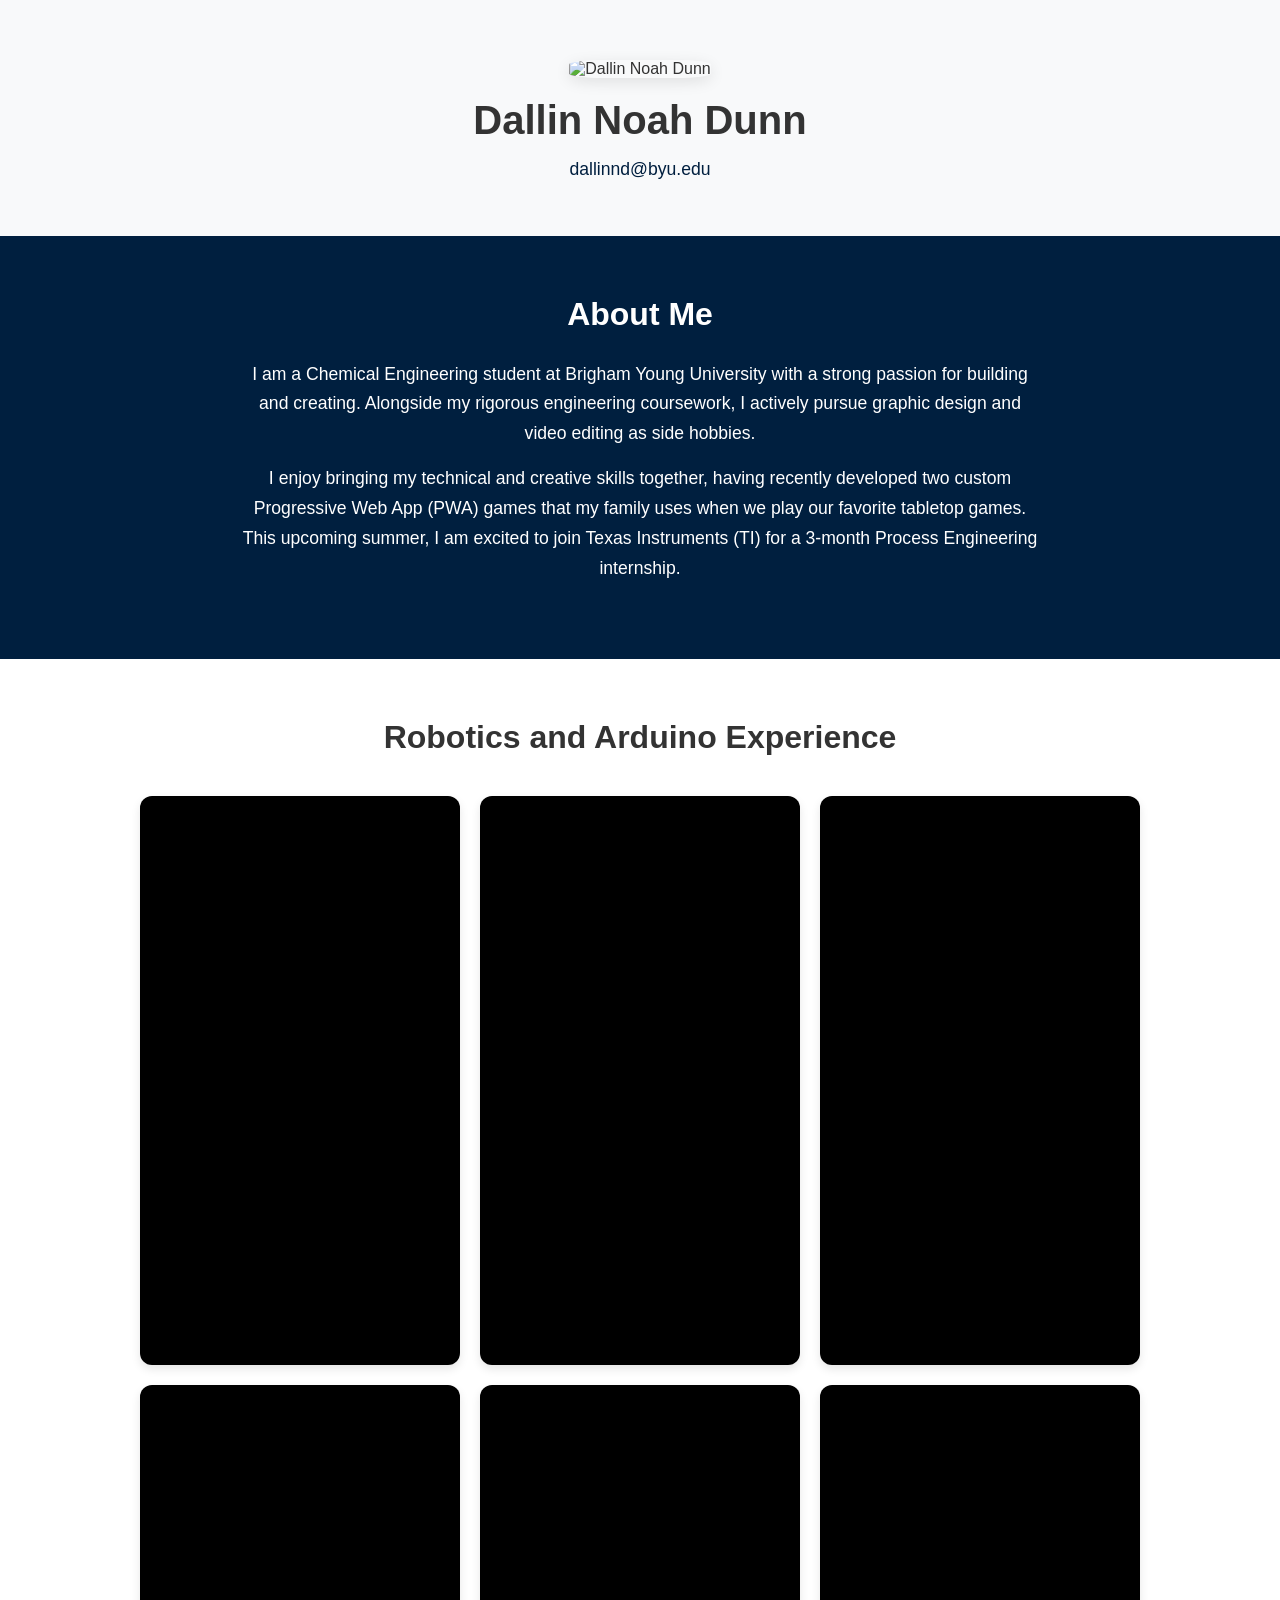
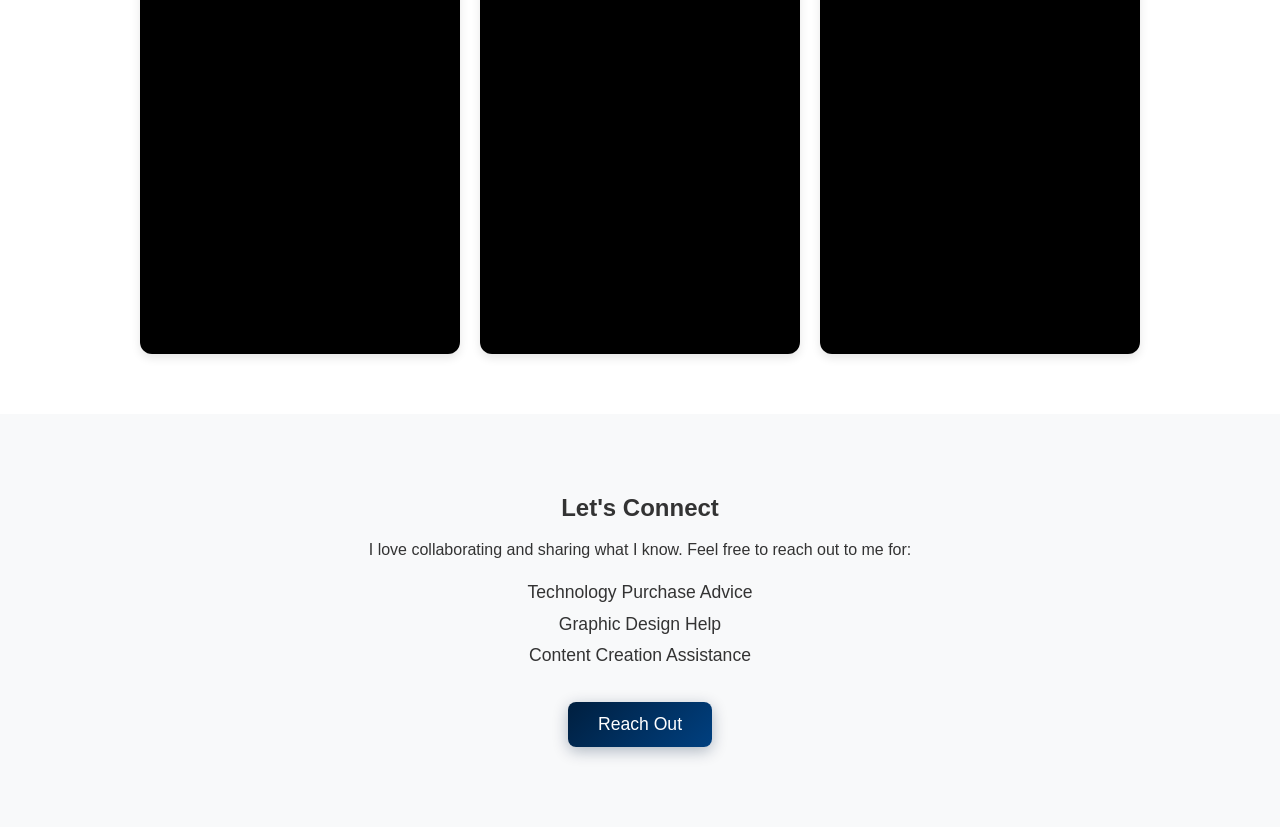
==== index.html @ 5fc2823a "Add files via upload" ====
<!DOCTYPE html>
<html lang="en">
<head>
    <meta charset="UTF-8">
    <meta name="viewport" content="width=device-width, initial-scale=1.0">
    <title>Dallin Noah Dunn - Portfolio</title>
    <link rel="stylesheet" href="style.css">
    <link rel="manifest" href="manifest.json">
    <meta name="theme-color" content="#001f3f">
</head>
<body>
    <header>
        <img src="mephoto.png" alt="Dallin Noah Dunn" class="profile-pic">
        <h1>Dallin Noah Dunn</h1>
        <p><a href="mailto:dallinnd@byu.edu" class="email-link">dallinnd@byu.edu</a></p>
    </header>

    <section class="bio-section">
        <div class="container">
            <h2>About Me</h2>
            <p>
                I am a Chemical Engineering student at Brigham Young University with a strong passion for building and creating. Alongside my rigorous engineering coursework, I actively pursue graphic design and video editing as side hobbies. 
            </p>
            <p>
                I enjoy bringing my technical and creative skills together, having recently developed two custom Progressive Web App (PWA) games that my family uses when we play our favorite tabletop games. This upcoming summer, I am excited to join Texas Instruments (TI) for a 3-month Process Engineering internship.
            </p>
        </div>
    </section>

    <section class="robotics-section">
        <div class="container">
            <h2>Robotics and Arduino Experience</h2>
            <div class="video-gallery">
                <iframe src="https://www.youtube.com/embed/JgUsRY4wJ-g" title="YouTube video player" allowfullscreen></iframe>
                <iframe src="https://www.youtube.com/embed/ilyzA2FqCA0" title="YouTube video player" allowfullscreen></iframe>
                <iframe src="https://www.youtube.com/embed/qBIbF6mee7M" title="YouTube video player" allowfullscreen></iframe>
                <iframe src="https://www.youtube.com/embed/9Yq1JynDxRo" title="YouTube video player" allowfullscreen></iframe>
                <iframe src="https://www.youtube.com/embed/6EG8U9WSn0A" title="YouTube video player" allowfullscreen></iframe>
                <iframe src="https://www.youtube.com/embed/pkyropYgub8" title="YouTube video player" allowfullscreen></iframe>
            </div>
        </div>
    </section>

    <section class="contact-section">
        <div class="container">
            <h2>Let's Connect</h2>
            <p>I love collaborating and sharing what I know. Feel free to reach out to me for:</p>
            <ul class="services-list">
                <li>Technology Purchase Advice</li>
                <li>Graphic Design Help</li>
                <li>Content Creation Assistance</li>
            </ul>
            <a href="mailto:dallinnd@byu.edu" class="cta-button">Reach Out</a>
        </div>
    </section>

    <script>
        if ('serviceWorker' in navigator) {
            window.addEventListener('load', () => {
                navigator.serviceWorker.register('sw.js')
                    .then(reg => console.log('Service Worker Registered!', reg))
                    .catch(err => console.error('Service Worker Registration Failed!', err));
            });
        }
    </script>
</body>
</html>
---- style.css ----
/* Base Styles */
:root {
    --navy-blue: #001f3f; /* Deep Navy */
    --white: #ffffff;
    --light-bg: #f8f9fa;
    --text-dark: #333333;
}

body {
    font-family: -apple-system, BlinkMacSystemFont, "Segoe UI", Roboto, Helvetica, Arial, sans-serif;
    margin: 0;
    padding: 0;
    color: var(--text-dark);
    background-color: var(--light-bg);
}

.container {
    max-width: 1000px;
    margin: 0 auto;
    padding: 0 20px;
}

/* Header (Squircle & Info) */
header {
    text-align: center;
    padding: 60px 20px 40px;
    background-color: var(--light-bg);
}

.profile-pic {
    width: 160px;
    height: 160px;
    object-fit: cover;
    /* The squircle effect */
    border-radius: 25%; 
    box-shadow: 0 4px 15px rgba(0,0,0,0.1);
    margin-bottom: 20px;
}

h1 {
    margin: 0 0 10px 0;
    font-size: 2.5rem;
}

.email-link {
    color: var(--navy-blue);
    text-decoration: none;
    font-size: 1.1rem;
    font-weight: 500;
}

.email-link:hover {
    text-decoration: underline;
}

/* Bio Section (Navy Blue) */
.bio-section {
    background-color: var(--navy-blue);
    color: var(--white);
    padding: 60px 0;
    text-align: center;
}

.bio-section h2 {
    margin-top: 0;
    font-size: 2rem;
}

.bio-section p {
    font-size: 1.1rem;
    line-height: 1.7;
    max-width: 800px;
    margin: 0 auto 15px auto;
}

/* Robotics & Arduino Section (White) */
.robotics-section {
    background-color: var(--white);
    padding: 60px 0;
    text-align: center;
}

.robotics-section h2 {
    margin-top: 0;
    font-size: 2rem;
    margin-bottom: 40px;
}

/* Video Gallery: Desktop Grid */
.video-gallery {
    display: grid;
    grid-template-columns: repeat(3, 1fr);
    grid-template-rows: repeat(2, 1fr);
    gap: 20px;
}

iframe {
    width: 100%;
    aspect-ratio: 9/16; /* Perfect for YouTube Shorts */
    border: none;
    border-radius: 12px;
    box-shadow: 0 4px 10px rgba(0,0,0,0.1);
    background-color: #000;
}

/* Contact Section */
.contact-section {
    background-color: var(--light-bg);
    padding: 60px 0 80px;
    text-align: center;
}

.services-list {
    list-style: none;
    padding: 0;
    font-size: 1.1rem;
    line-height: 1.8;
    margin-bottom: 30px;
}

.cta-button {
    display: inline-block;
    padding: 12px 30px;
    font-size: 1.1rem;
    color: var(--white);
    text-decoration: none;
    border-radius: 8px;
    /* Custom CSS Gradient */
    background: linear-gradient(135deg, #001f3f 0%, #004080 100%);
    box-shadow: 0 4px 15px rgba(0, 31, 63, 0.3);
    transition: transform 0.2s ease, box-shadow 0.2s ease;
}

.cta-button:hover {
    transform: translateY(-2px);
    box-shadow: 0 6px 20px rgba(0, 31, 63, 0.4);
}

/* Mobile Media Query for Horizontal Scroll Videos */
@media (max-width: 768px) {
    .video-gallery {
        display: flex;
        overflow-x: auto;
        scroll-snap-type: x mandatory;
        padding-bottom: 20px;
        gap: 15px;
        /* Hides scrollbar for cleaner look */
        -ms-overflow-style: none;  
        scrollbar-width: none;  
    }
    
    .video-gallery::-webkit-scrollbar { 
        display: none; 
    }

    iframe {
        flex: 0 0 75%; /* Videos take up 75% of the screen width so the next one peaks out */
        scroll-snap-align: center;
    }
}
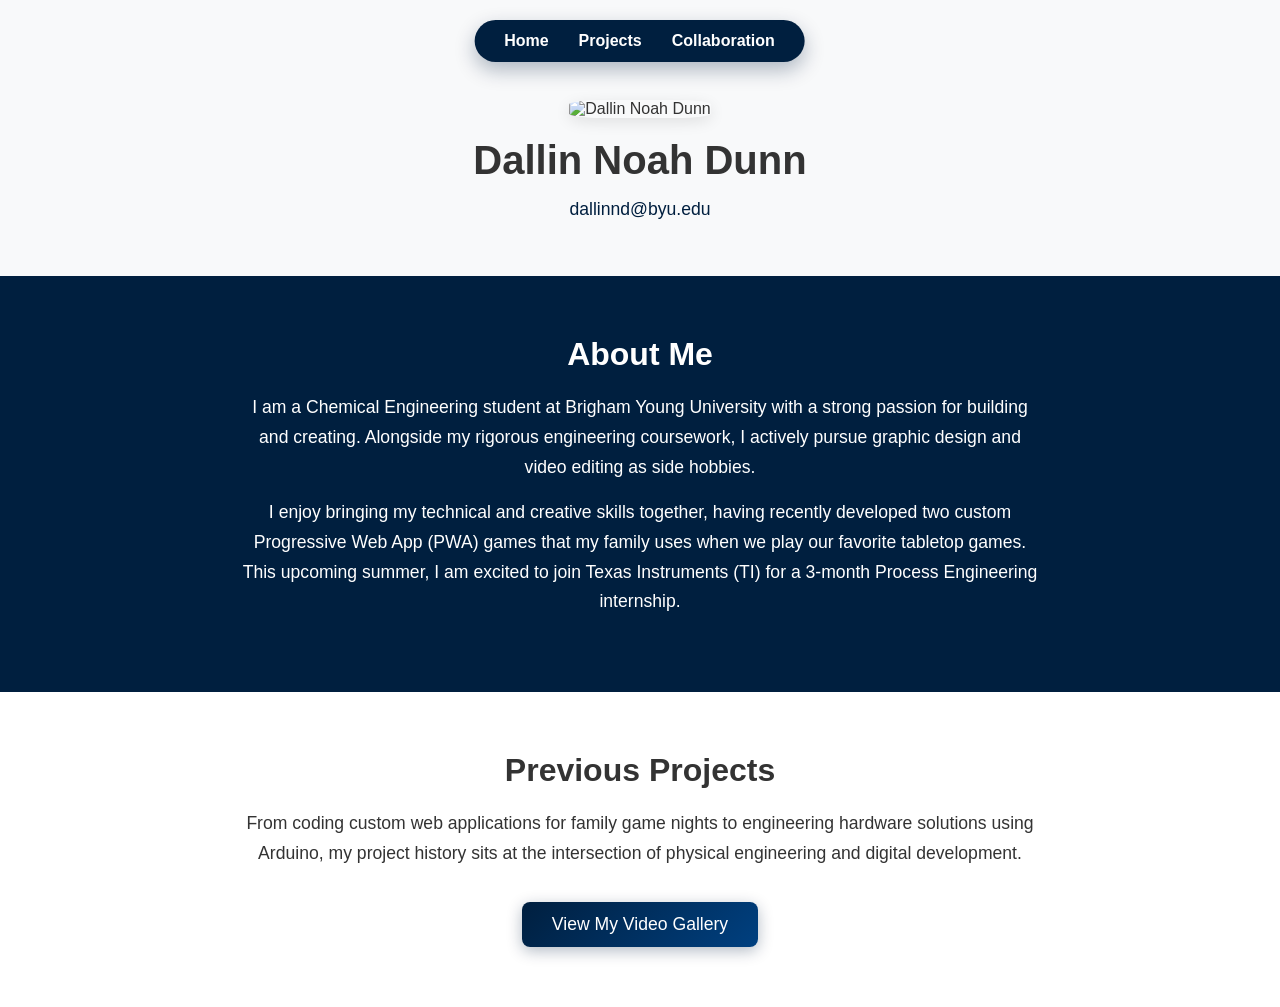
==== commit 6edaf2a9: "Update index.html" ====
--- a/index.html
+++ b/index.html
@@ -3,12 +3,18 @@
 <head>
     <meta charset="UTF-8">
     <meta name="viewport" content="width=device-width, initial-scale=1.0">
-    <title>Dallin Noah Dunn - Portfolio</title>
+    <title>Dallin Noah Dunn - Home</title>
     <link rel="stylesheet" href="style.css">
     <link rel="manifest" href="manifest.json">
     <meta name="theme-color" content="#001f3f">
 </head>
 <body>
+    <nav class="floating-nav">
+        <a href="index.html" class="nav-link">Home</a>
+        <a href="projects.html" class="nav-link">Projects</a>
+        <a href="collaboration.html" class="nav-link">Collaboration</a>
+    </nav>
+
     <header>
         <img src="mephoto.png" alt="Dallin Noah Dunn" class="profile-pic">
         <h1>Dallin Noah Dunn</h1>
@@ -27,39 +33,21 @@
         </div>
     </section>
 
-    <section class="robotics-section">
+    <section class="previous-projects-section">
         <div class="container">
-            <h2>Robotics and Arduino Experience</h2>
-            <div class="video-gallery">
-                <iframe src="https://www.youtube.com/embed/JgUsRY4wJ-g" title="YouTube video player" allowfullscreen></iframe>
-                <iframe src="https://www.youtube.com/embed/ilyzA2FqCA0" title="YouTube video player" allowfullscreen></iframe>
-                <iframe src="https://www.youtube.com/embed/qBIbF6mee7M" title="YouTube video player" allowfullscreen></iframe>
-                <iframe src="https://www.youtube.com/embed/9Yq1JynDxRo" title="YouTube video player" allowfullscreen></iframe>
-                <iframe src="https://www.youtube.com/embed/6EG8U9WSn0A" title="YouTube video player" allowfullscreen></iframe>
-                <iframe src="https://www.youtube.com/embed/pkyropYgub8" title="YouTube video player" allowfullscreen></iframe>
-            </div>
-        </div>
-    </section>
-
-    <section class="contact-section">
-        <div class="container">
-            <h2>Let's Connect</h2>
-            <p>I love collaborating and sharing what I know. Feel free to reach out to me for:</p>
-            <ul class="services-list">
-                <li>Technology Purchase Advice</li>
-                <li>Graphic Design Help</li>
-                <li>Content Creation Assistance</li>
-            </ul>
-            <a href="mailto:dallinnd@byu.edu" class="cta-button">Reach Out</a>
+            <h2>Previous Projects</h2>
+            <p>
+                From coding custom web applications for family game nights to engineering hardware solutions using Arduino, my project history sits at the intersection of physical engineering and digital development.
+            </p>
+            <br>
+            <a href="projects.html" class="cta-button">View My Video Gallery</a>
         </div>
     </section>
 
     <script>
         if ('serviceWorker' in navigator) {
             window.addEventListener('load', () => {
-                navigator.serviceWorker.register('sw.js')
-                    .then(reg => console.log('Service Worker Registered!', reg))
-                    .catch(err => console.error('Service Worker Registration Failed!', err));
+                navigator.serviceWorker.register('sw.js');
             });
         }
     </script>
--- a/style.css
+++ b/style.css
@@ -1,15 +1,16 @@
 /* Base Styles */
 :root {
-    --navy-blue: #001f3f; /* Deep Navy */
+    --navy-blue: #001f3f; 
     --white: #ffffff;
     --light-bg: #f8f9fa;
     --text-dark: #333333;
+    --accent: #4da6ff;
 }
 
 body {
     font-family: -apple-system, BlinkMacSystemFont, "Segoe UI", Roboto, Helvetica, Arial, sans-serif;
     margin: 0;
-    padding: 0;
+    padding: 80px 0 0 0; /* Creates space for the floating nav */
     color: var(--text-dark);
     background-color: var(--light-bg);
 }
@@ -20,10 +21,37 @@
     padding: 0 20px;
 }
 
+/* Floating Navigation Bar */
+.floating-nav {
+    position: fixed;
+    top: 20px;
+    left: 50%;
+    transform: translateX(-50%);
+    background-color: var(--navy-blue);
+    padding: 12px 30px;
+    border-radius: 50px; /* Rounded pill shape */
+    display: flex;
+    gap: 30px;
+    z-index: 1000;
+    box-shadow: 0 8px 20px rgba(0, 31, 63, 0.3);
+}
+
+.nav-link {
+    color: var(--white);
+    text-decoration: none;
+    font-weight: 600;
+    font-size: 1rem;
+    transition: color 0.2s ease;
+}
+
+.nav-link:hover {
+    color: var(--accent);
+}
+
 /* Header (Squircle & Info) */
 header {
     text-align: center;
-    padding: 60px 20px 40px;
+    padding: 20px 20px 40px;
     background-color: var(--light-bg);
 }
 
@@ -31,8 +59,7 @@
     width: 160px;
     height: 160px;
     object-fit: cover;
-    /* The squircle effect */
-    border-radius: 25%; 
+    border-radius: 25%; /* Squircle effect */
     box-shadow: 0 4px 15px rgba(0,0,0,0.1);
     margin-bottom: 20px;
 }
@@ -53,30 +80,44 @@
     text-decoration: underline;
 }
 
-/* Bio Section (Navy Blue) */
-.bio-section {
-    background-color: var(--navy-blue);
-    color: var(--white);
+/* Page Title Headers */
+.page-title {
+    text-align: center;
+    padding: 20px 20px 40px;
+}
+
+/* Sections */
+.bio-section, .previous-projects-section {
     padding: 60px 0;
     text-align: center;
 }
 
-.bio-section h2 {
+.bio-section {
+    background-color: var(--navy-blue);
+    color: var(--white);
+}
+
+.previous-projects-section {
+    background-color: var(--white);
+}
+
+.bio-section h2, .previous-projects-section h2 {
     margin-top: 0;
     font-size: 2rem;
+    margin-bottom: 20px;
 }
 
-.bio-section p {
+.bio-section p, .previous-projects-section p {
     font-size: 1.1rem;
     line-height: 1.7;
     max-width: 800px;
     margin: 0 auto 15px auto;
 }
 
-/* Robotics & Arduino Section (White) */
+/* Robotics & Arduino Section (Projects Page) */
 .robotics-section {
     background-color: var(--white);
-    padding: 60px 0;
+    padding: 40px 0 80px;
     text-align: center;
 }
 
@@ -96,17 +137,17 @@
 
 iframe {
     width: 100%;
-    aspect-ratio: 9/16; /* Perfect for YouTube Shorts */
+    aspect-ratio: 9/16; 
     border: none;
     border-radius: 12px;
     box-shadow: 0 4px 10px rgba(0,0,0,0.1);
     background-color: #000;
 }
 
-/* Contact Section */
+/* Contact Section (Collaboration Page) */
 .contact-section {
-    background-color: var(--light-bg);
-    padding: 60px 0 80px;
+    background-color: var(--white);
+    padding: 40px 0 80px;
     text-align: center;
 }
 
@@ -125,7 +166,6 @@
     color: var(--white);
     text-decoration: none;
     border-radius: 8px;
-    /* Custom CSS Gradient */
     background: linear-gradient(135deg, #001f3f 0%, #004080 100%);
     box-shadow: 0 4px 15px rgba(0, 31, 63, 0.3);
     transition: transform 0.2s ease, box-shadow 0.2s ease;
@@ -136,7 +176,7 @@
     box-shadow: 0 6px 20px rgba(0, 31, 63, 0.4);
 }
 
-/* Mobile Media Query for Horizontal Scroll Videos */
+/* Mobile Media Query */
 @media (max-width: 768px) {
     .video-gallery {
         display: flex;
@@ -144,7 +184,6 @@
         scroll-snap-type: x mandatory;
         padding-bottom: 20px;
         gap: 15px;
-        /* Hides scrollbar for cleaner look */
         -ms-overflow-style: none;  
         scrollbar-width: none;  
     }
@@ -154,7 +193,7 @@
     }
 
     iframe {
-        flex: 0 0 75%; /* Videos take up 75% of the screen width so the next one peaks out */
+        flex: 0 0 75%; 
         scroll-snap-align: center;
     }
 }
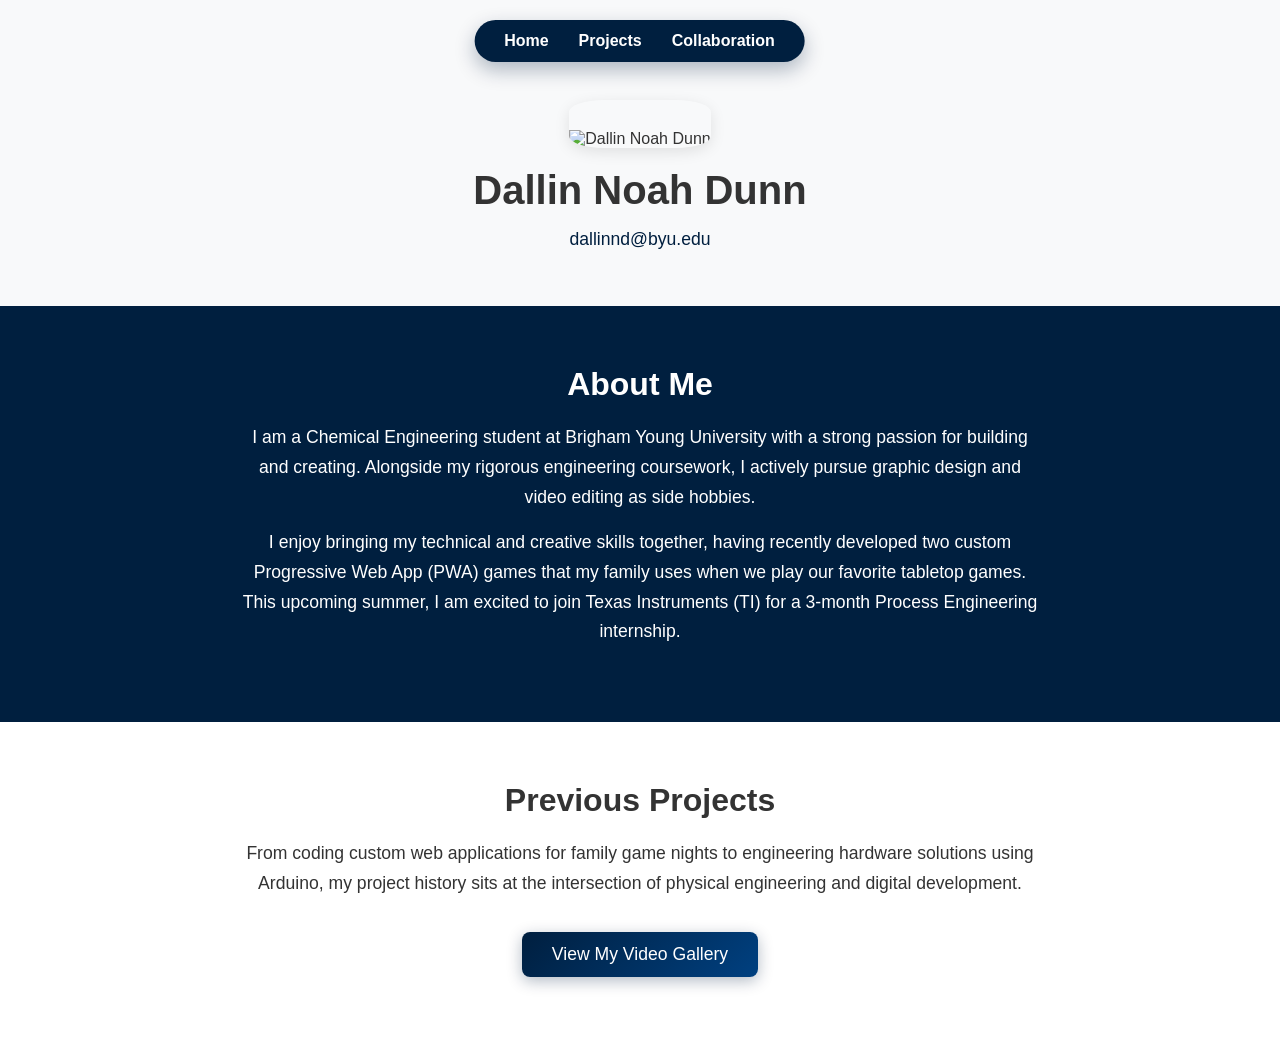
==== commit 6fe55ff5: "Update index.html" ====
--- a/index.html
+++ b/index.html
@@ -16,7 +16,7 @@
     </nav>
 
     <header>
-        <img src="mephoto.png" alt="Dallin Noah Dunn" class="profile-pic">
+        <img src="mephoto.png" alt="Dallin Noah Dunn" class="profile-pic" style="padding-top: 30px;">
         <h1>Dallin Noah Dunn</h1>
         <p><a href="mailto:dallinnd@byu.edu" class="email-link">dallinnd@byu.edu</a></p>
     </header>
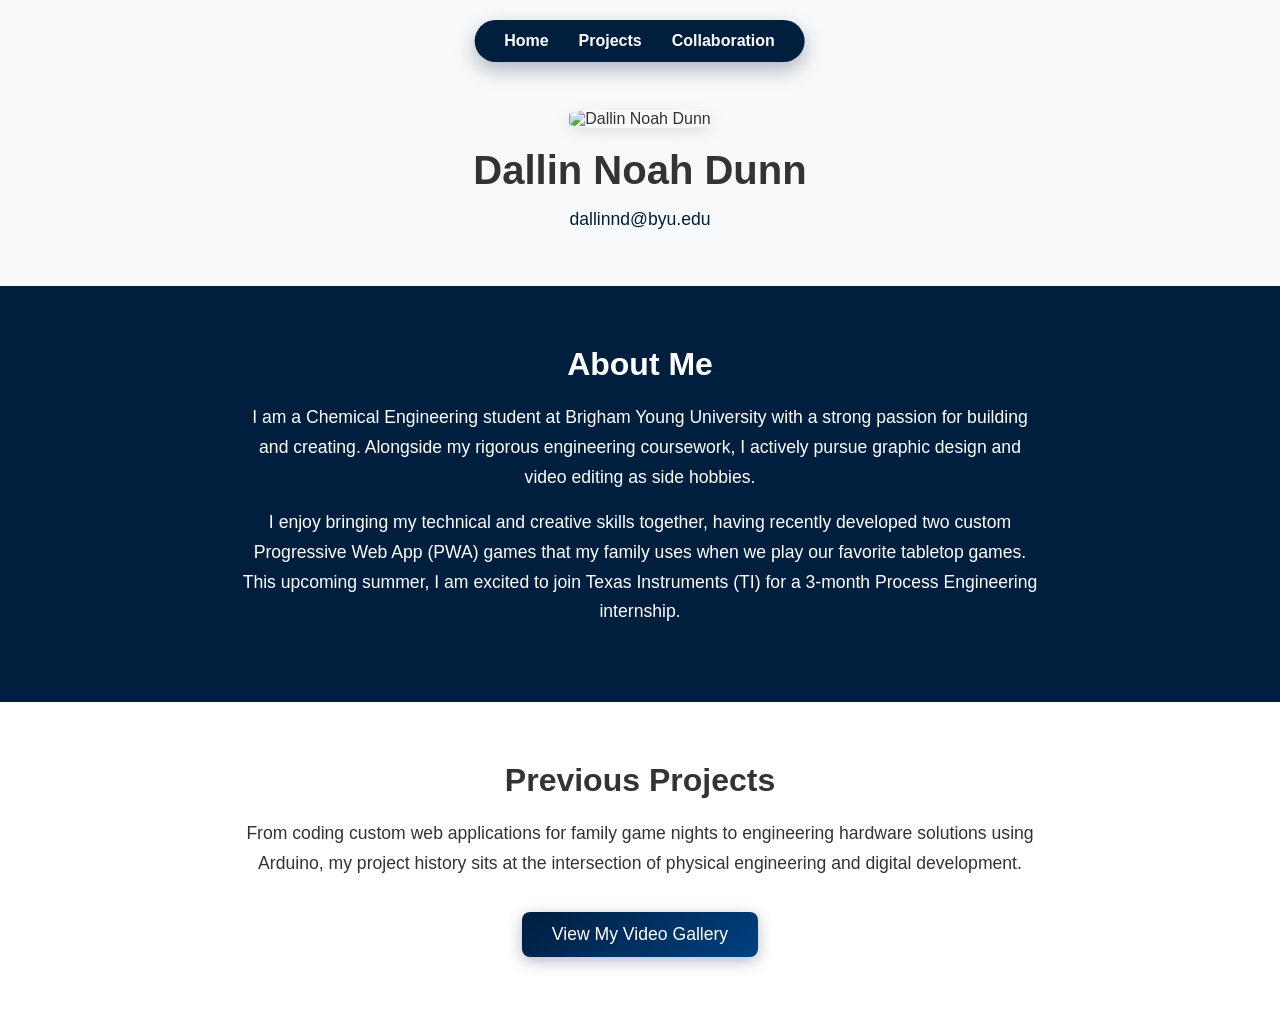
==== commit bc970c6f: "Update index.html" ====
--- a/index.html
+++ b/index.html
@@ -15,8 +15,8 @@
         <a href="collaboration.html" class="nav-link">Collaboration</a>
     </nav>
 
-    <header>
-        <img src="mephoto.png" alt="Dallin Noah Dunn" class="profile-pic" style="padding-top: 30px;">
+    <header style="padding-top: 30px;">
+        <img src="mephoto.png" alt="Dallin Noah Dunn" class="profile-pic">
         <h1>Dallin Noah Dunn</h1>
         <p><a href="mailto:dallinnd@byu.edu" class="email-link">dallinnd@byu.edu</a></p>
     </header>
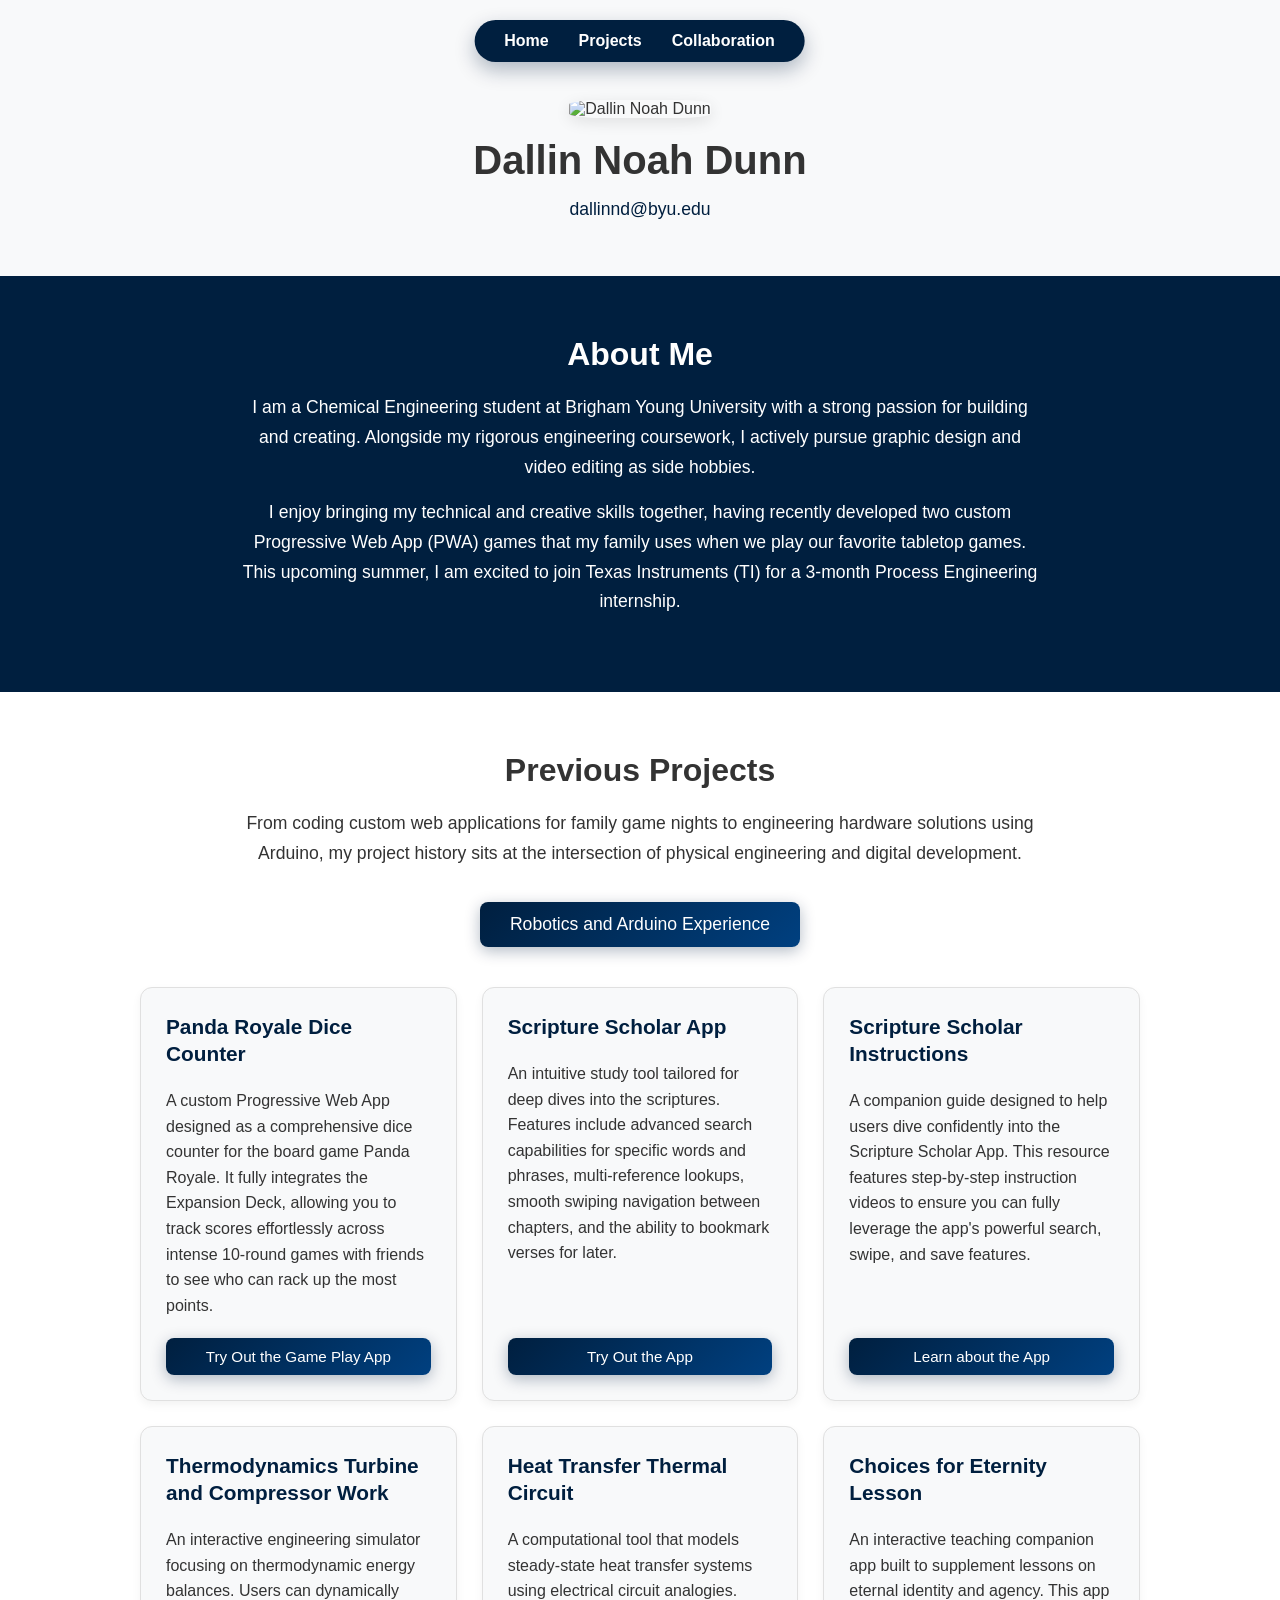
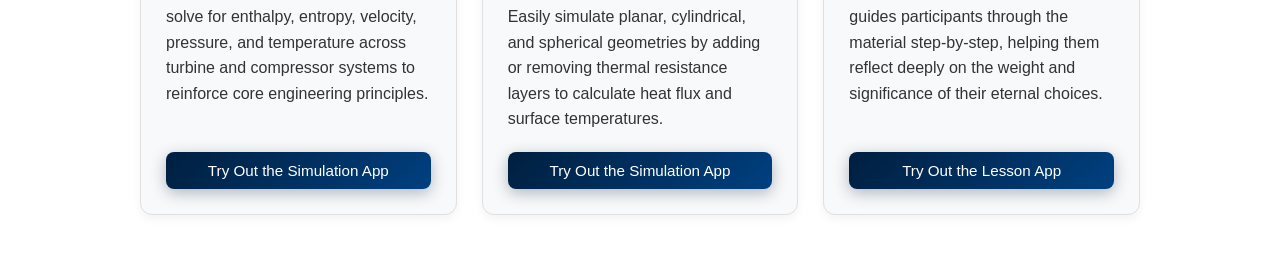
==== commit a76048cd: "Update index.html" ====
--- a/index.html
+++ b/index.html
@@ -15,7 +15,7 @@
         <a href="collaboration.html" class="nav-link">Collaboration</a>
     </nav>
 
-    <header style="padding-top: 30px;">
+    <header>
         <img src="mephoto.png" alt="Dallin Noah Dunn" class="profile-pic">
         <h1>Dallin Noah Dunn</h1>
         <p><a href="mailto:dallinnd@byu.edu" class="email-link">dallinnd@byu.edu</a></p>
@@ -39,8 +39,49 @@
             <p>
                 From coding custom web applications for family game nights to engineering hardware solutions using Arduino, my project history sits at the intersection of physical engineering and digital development.
             </p>
+            
             <br>
-            <a href="projects.html" class="cta-button">View My Video Gallery</a>
+            <a href="projects.html" class="cta-button">Robotics and Arduino Experience</a>
+            
+            <div class="project-grid">
+                
+                <div class="project-card">
+                    <h3>Panda Royale Dice Counter</h3>
+                    <p>A custom Progressive Web App designed as a comprehensive dice counter for the board game Panda Royale. It fully integrates the Expansion Deck, allowing you to track scores effortlessly across intense 10-round games with friends to see who can rack up the most points.</p>
+                    <a href="https://dallinnd.github.io/DandaDoyale/" target="_blank" rel="noopener noreferrer" class="cta-button">Try Out the Game Play App</a>
+                </div>
+
+                <div class="project-card">
+                    <h3>Scripture Scholar App</h3>
+                    <p>An intuitive study tool tailored for deep dives into the scriptures. Features include advanced search capabilities for specific words and phrases, multi-reference lookups, smooth swiping navigation between chapters, and the ability to bookmark verses for later.</p>
+                    <a href="https://dallinnd.github.io/Scripture-Scholar-App/" target="_blank" rel="noopener noreferrer" class="cta-button">Try Out the App</a>
+                </div>
+
+                <div class="project-card">
+                    <h3>Scripture Scholar Instructions</h3>
+                    <p>A companion guide designed to help users dive confidently into the Scripture Scholar App. This resource features step-by-step instruction videos to ensure you can fully leverage the app's powerful search, swipe, and save features.</p>
+                    <a href="https://dallinnd.github.io/ScriptureScholarInstructions/" target="_blank" rel="noopener noreferrer" class="cta-button">Learn about the App</a>
+                </div>
+
+                <div class="project-card">
+                    <h3>Thermodynamics Turbine and Compressor Work</h3>
+                    <p>An interactive engineering simulator focusing on thermodynamic energy balances. Users can dynamically solve for enthalpy, entropy, velocity, pressure, and temperature across turbine and compressor systems to reinforce core engineering principles.</p>
+                    <a href="https://dallinnd.github.io/SteamTurbineActual/" target="_blank" rel="noopener noreferrer" class="cta-button">Try Out the Simulation App</a>
+                </div>
+
+                <div class="project-card">
+                    <h3>Heat Transfer Thermal Circuit</h3>
+                    <p>A computational tool that models steady-state heat transfer systems using electrical circuit analogies. Easily simulate planar, cylindrical, and spherical geometries by adding or removing thermal resistance layers to calculate heat flux and surface temperatures.</p>
+                    <a href="https://dallinnd.github.io/ThermalCircuits/" target="_blank" rel="noopener noreferrer" class="cta-button">Try Out the Simulation App</a>
+                </div>
+
+                <div class="project-card">
+                    <h3>Choices for Eternity Lesson</h3>
+                    <p>An interactive teaching companion app built to supplement lessons on eternal identity and agency. This app guides participants through the material step-by-step, helping them reflect deeply on the weight and significance of their eternal choices.</p>
+                    <a href="https://dallinnd.github.io/EldersQuorumJan25/" target="_blank" rel="noopener noreferrer" class="cta-button">Try Out the Lesson App</a>
+                </div>
+
+            </div>
         </div>
     </section>
 
--- a/style.css
+++ b/style.css
@@ -197,3 +197,79 @@
         scroll-snap-align: center;
     }
 }
+
+/* --- Project Grid Styles --- */
+.project-grid {
+    display: grid;
+    grid-template-columns: repeat(3, 1fr);
+    gap: 25px;
+    margin-top: 40px;
+}
+
+.project-card {
+    background-color: var(--light-bg);
+    border: 1px solid #e0e0e0;
+    border-radius: 12px;
+    padding: 25px;
+    text-align: left;
+    box-shadow: 0 4px 10px rgba(0,0,0,0.05);
+    display: flex;
+    flex-direction: column;
+    transition: transform 0.2s ease, box-shadow 0.2s ease;
+}
+
+.project-card:hover {
+    transform: translateY(-5px);
+    box-shadow: 0 8px 20px rgba(0,0,0,0.1);
+}
+
+.project-card h3 {
+    margin-top: 0;
+    font-size: 1.3rem;
+    color: var(--navy-blue);
+    line-height: 1.3;
+}
+
+.project-card p {
+    font-size: 1rem;
+    line-height: 1.6;
+    color: var(--text-dark);
+    flex-grow: 1; /* Ensures buttons align at the bottom */
+    margin-bottom: 20px;
+}
+
+.project-card .cta-button {
+    text-align: center;
+    padding: 10px 15px;
+    font-size: 0.95rem;
+    width: 100%;
+    box-sizing: border-box;
+}
+
+/* Update Mobile Media Query */
+@media (max-width: 768px) {
+    /* Existing video gallery code */
+    .video-gallery {
+        display: flex;
+        overflow-x: auto;
+        scroll-snap-type: x mandatory;
+        padding-bottom: 20px;
+        gap: 15px;
+        -ms-overflow-style: none;  
+        scrollbar-width: none;  
+    }
+    
+    .video-gallery::-webkit-scrollbar { 
+        display: none; 
+    }
+
+    iframe {
+        flex: 0 0 75%; 
+        scroll-snap-align: center;
+    }
+
+    /* NEW: Make project grid a single column on mobile */
+    .project-grid {
+        grid-template-columns: 1fr;
+    }
+}
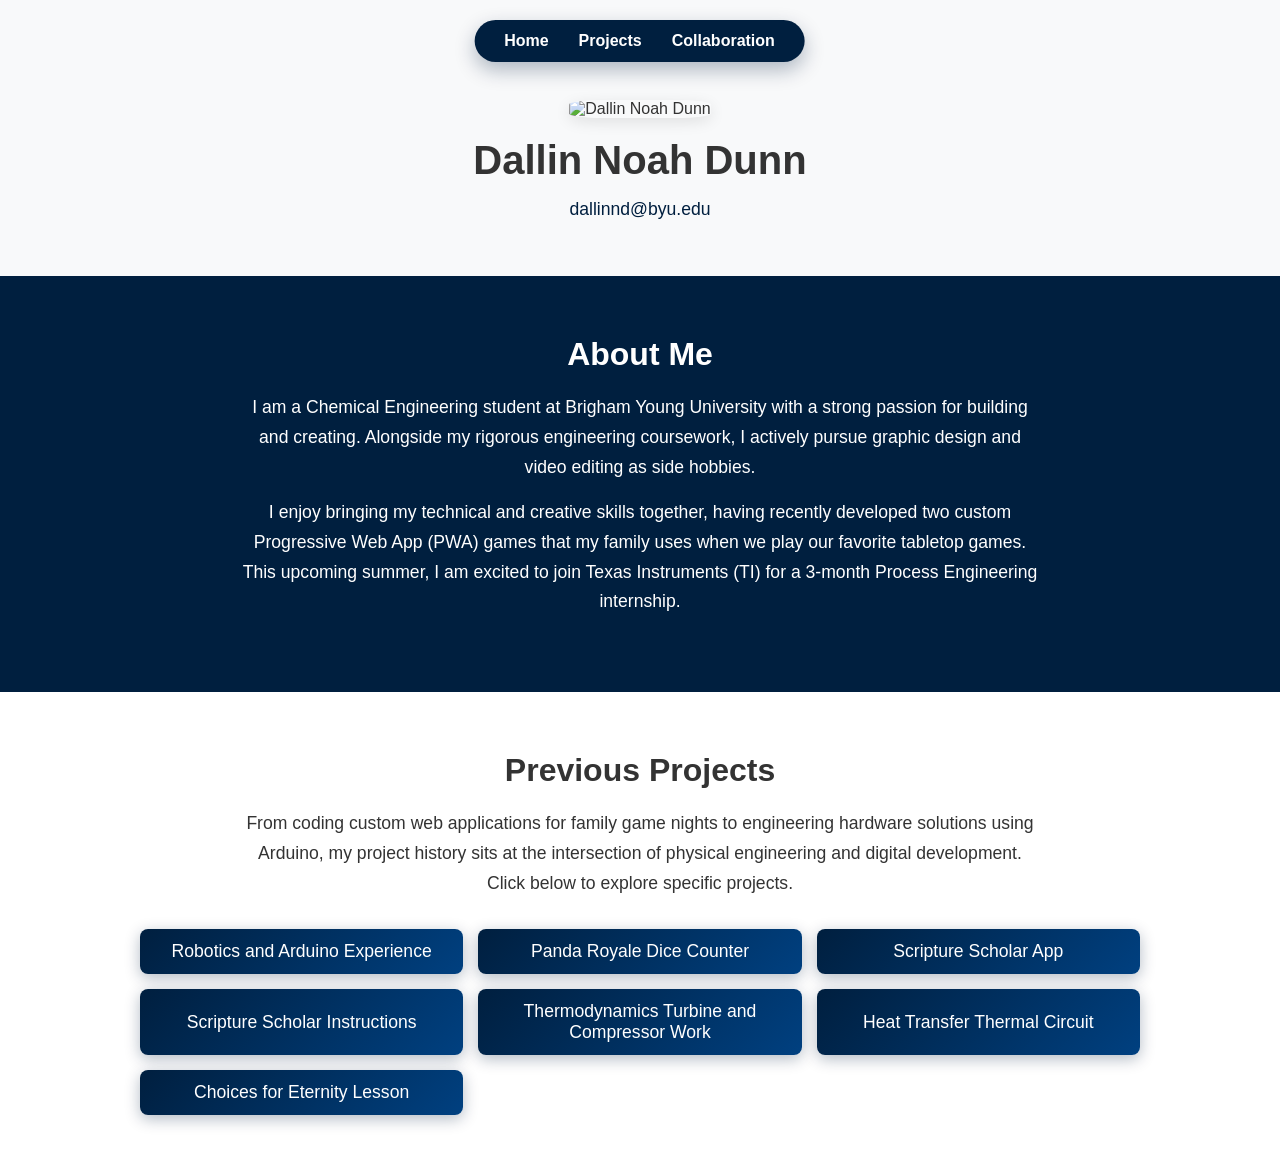
==== commit dd81bc4e: "Update index.html" ====
--- a/index.html
+++ b/index.html
@@ -37,50 +37,17 @@
         <div class="container">
             <h2>Previous Projects</h2>
             <p>
-                From coding custom web applications for family game nights to engineering hardware solutions using Arduino, my project history sits at the intersection of physical engineering and digital development.
+                From coding custom web applications for family game nights to engineering hardware solutions using Arduino, my project history sits at the intersection of physical engineering and digital development. Click below to explore specific projects.
             </p>
             
-            <br>
-            <a href="projects.html" class="cta-button">Robotics and Arduino Experience</a>
-            
-            <div class="project-grid">
-                
-                <div class="project-card">
-                    <h3>Panda Royale Dice Counter</h3>
-                    <p>A custom Progressive Web App designed as a comprehensive dice counter for the board game Panda Royale. It fully integrates the Expansion Deck, allowing you to track scores effortlessly across intense 10-round games with friends to see who can rack up the most points.</p>
-                    <a href="https://dallinnd.github.io/DandaDoyale/" target="_blank" rel="noopener noreferrer" class="cta-button">Try Out the Game Play App</a>
-                </div>
-
-                <div class="project-card">
-                    <h3>Scripture Scholar App</h3>
-                    <p>An intuitive study tool tailored for deep dives into the scriptures. Features include advanced search capabilities for specific words and phrases, multi-reference lookups, smooth swiping navigation between chapters, and the ability to bookmark verses for later.</p>
-                    <a href="https://dallinnd.github.io/Scripture-Scholar-App/" target="_blank" rel="noopener noreferrer" class="cta-button">Try Out the App</a>
-                </div>
-
-                <div class="project-card">
-                    <h3>Scripture Scholar Instructions</h3>
-                    <p>A companion guide designed to help users dive confidently into the Scripture Scholar App. This resource features step-by-step instruction videos to ensure you can fully leverage the app's powerful search, swipe, and save features.</p>
-                    <a href="https://dallinnd.github.io/ScriptureScholarInstructions/" target="_blank" rel="noopener noreferrer" class="cta-button">Learn about the App</a>
-                </div>
-
-                <div class="project-card">
-                    <h3>Thermodynamics Turbine and Compressor Work</h3>
-                    <p>An interactive engineering simulator focusing on thermodynamic energy balances. Users can dynamically solve for enthalpy, entropy, velocity, pressure, and temperature across turbine and compressor systems to reinforce core engineering principles.</p>
-                    <a href="https://dallinnd.github.io/SteamTurbineActual/" target="_blank" rel="noopener noreferrer" class="cta-button">Try Out the Simulation App</a>
-                </div>
-
-                <div class="project-card">
-                    <h3>Heat Transfer Thermal Circuit</h3>
-                    <p>A computational tool that models steady-state heat transfer systems using electrical circuit analogies. Easily simulate planar, cylindrical, and spherical geometries by adding or removing thermal resistance layers to calculate heat flux and surface temperatures.</p>
-                    <a href="https://dallinnd.github.io/ThermalCircuits/" target="_blank" rel="noopener noreferrer" class="cta-button">Try Out the Simulation App</a>
-                </div>
-
-                <div class="project-card">
-                    <h3>Choices for Eternity Lesson</h3>
-                    <p>An interactive teaching companion app built to supplement lessons on eternal identity and agency. This app guides participants through the material step-by-step, helping them reflect deeply on the weight and significance of their eternal choices.</p>
-                    <a href="https://dallinnd.github.io/EldersQuorumJan25/" target="_blank" rel="noopener noreferrer" class="cta-button">Try Out the Lesson App</a>
-                </div>
-
+            <div class="button-grid">
+                <a href="projects.html#robotics" class="cta-button">Robotics and Arduino Experience</a>
+                <a href="projects.html#panda-royale" class="cta-button">Panda Royale Dice Counter</a>
+                <a href="projects.html#scripture-scholar" class="cta-button">Scripture Scholar App</a>
+                <a href="projects.html#scripture-instructions" class="cta-button">Scripture Scholar Instructions</a>
+                <a href="projects.html#thermo-turbine" class="cta-button">Thermodynamics Turbine and Compressor Work</a>
+                <a href="projects.html#heat-transfer" class="cta-button">Heat Transfer Thermal Circuit</a>
+                <a href="projects.html#choices-eternity" class="cta-button">Choices for Eternity Lesson</a>
             </div>
         </div>
     </section>
--- a/style.css
+++ b/style.css
@@ -273,3 +273,41 @@
         grid-template-columns: 1fr;
     }
 }
+
+/* --- Navigation Button Grid (Home Page) --- */
+.button-grid {
+    display: grid;
+    grid-template-columns: repeat(3, 1fr);
+    gap: 15px;
+    margin-top: 30px;
+}
+
+.button-grid .cta-button {
+    width: 100%;
+    box-sizing: border-box;
+    /* Centers text if it wraps to multiple lines */
+    display: flex;
+    align-items: center;
+    justify-content: center;
+    height: 100%; 
+}
+
+/* --- Project Details List (Projects Page) --- */
+.projects-list {
+    display: flex;
+    flex-direction: column;
+    gap: 30px;
+    margin-top: 40px;
+}
+
+/* Prevents the floating nav from covering the section title when anchored */
+.anchor-offset {
+    scroll-margin-top: 100px; 
+}
+
+/* Update Mobile Media Query */
+@media (max-width: 768px) {
+    .button-grid {
+        grid-template-columns: 1fr; /* Stacks buttons vertically */
+    }
+}
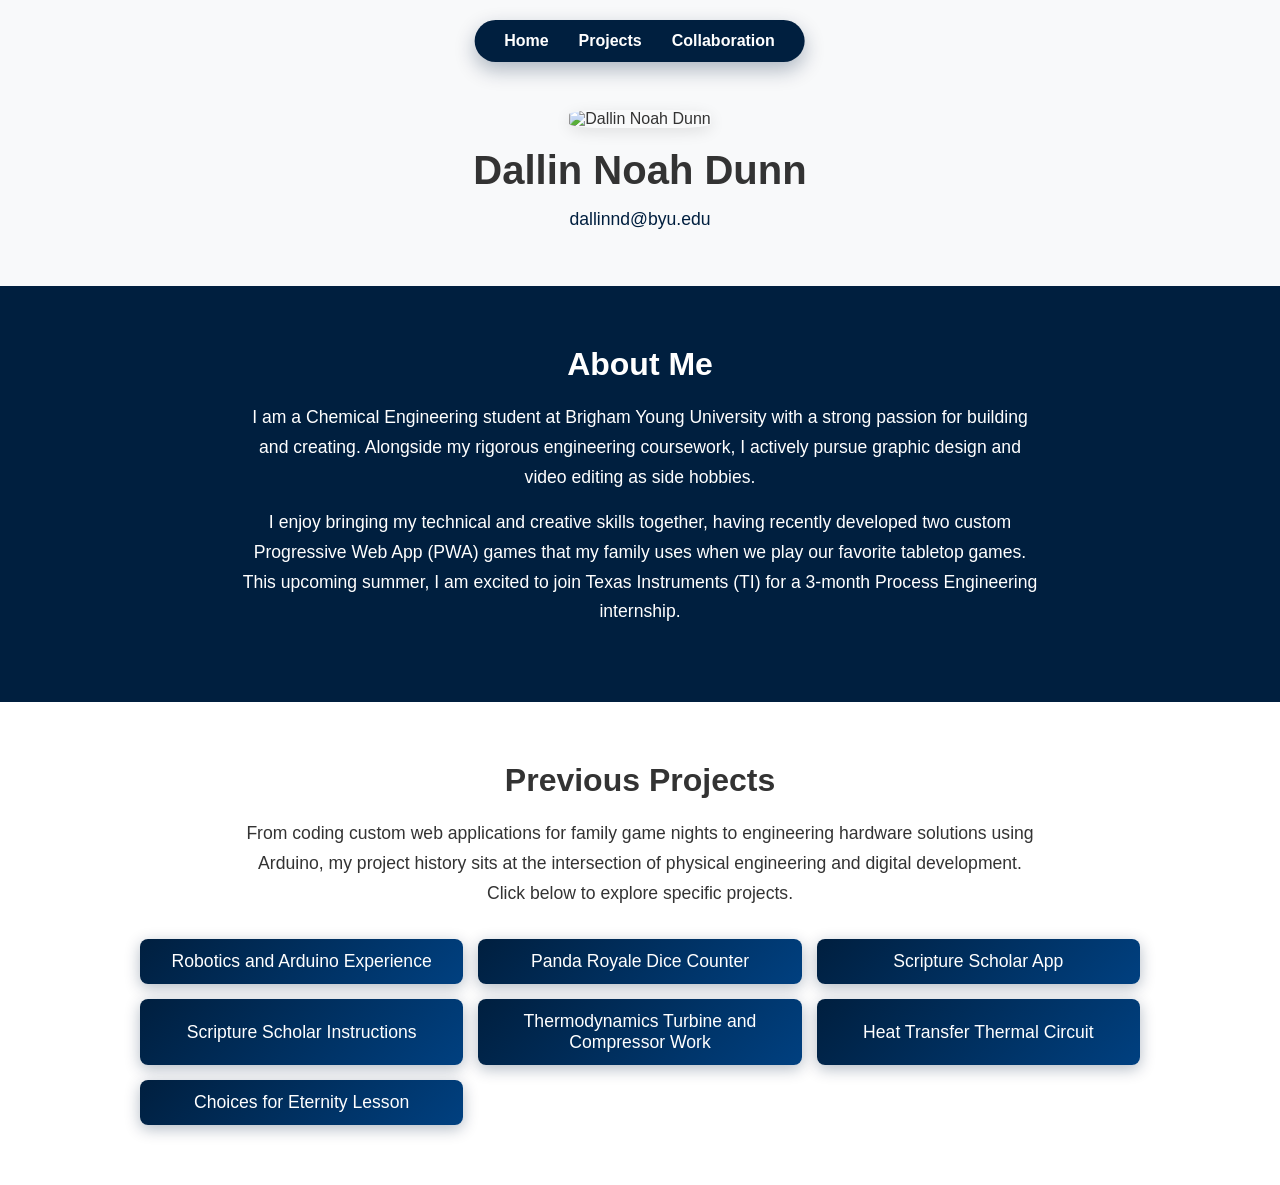
==== commit ab35ae87: "Update index.html" ====
--- a/index.html
+++ b/index.html
@@ -15,7 +15,7 @@
         <a href="collaboration.html" class="nav-link">Collaboration</a>
     </nav>
 
-    <header>
+    <header style="padding-top: 30px;">
         <img src="mephoto.png" alt="Dallin Noah Dunn" class="profile-pic">
         <h1>Dallin Noah Dunn</h1>
         <p><a href="mailto:dallinnd@byu.edu" class="email-link">dallinnd@byu.edu</a></p>
